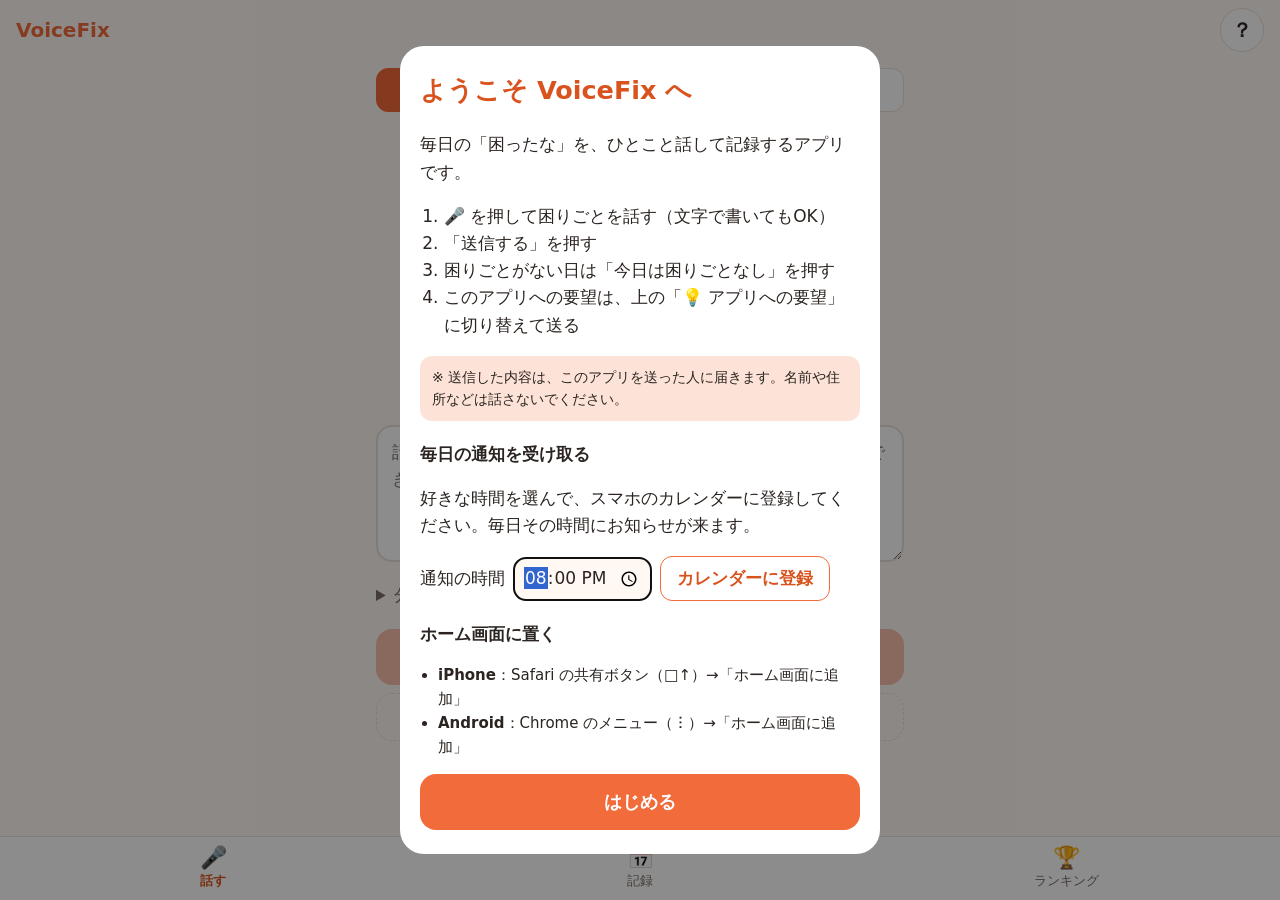
==== index.html @ 8ee441f5 "アプリへの要望も送れるようにする Co-Authored-By: Claude Opus 5.5 <noreply@anthropic.com>" ====
<!doctype html>
<html lang="ja">
<head>
  <meta charset="utf-8">
  <meta name="viewport" content="width=device-width, initial-scale=1, viewport-fit=cover">
  <title>VoiceFix</title>
  <meta name="description" content="今日の困りごとを、ひとこと話すだけで記録するアプリ">
  <meta name="theme-color" content="#f26b3a">
  <link rel="manifest" href="manifest.json">
  <link rel="icon" href="icon.svg" type="image/svg+xml">
  <link rel="apple-touch-icon" href="icon.svg">
  <meta name="apple-mobile-web-app-capable" content="yes">
  <meta name="apple-mobile-web-app-title" content="VoiceFix">
  <link rel="stylesheet" href="style.css">
</head>
<body>
  <!-- ヘッダー：アプリ名と使い方ボタン -->
  <header class="app-header">
    <h1 class="app-title">VoiceFix</h1>
    <div class="header-right">
      <button class="icon-button" id="open-intro" type="button" aria-label="使い方と通知の設定">？</button>
    </div>
  </header>

  <main class="app-main">
    <!-- 投稿画面 -->
    <section class="view" id="view-post" data-view="post">
      <!-- 送る内容の切り替え：困りごと／アプリへの要望 -->
      <div class="kind-tabs" role="group" aria-label="送る内容">
        <button class="kind-tab" type="button" data-kind="trouble" aria-pressed="true">困りごと</button>
        <button class="kind-tab" type="button" data-kind="request" aria-pressed="false">💡 アプリへの要望</button>
      </div>
      <p class="today-status" id="today-status"></p>
      <h2 class="question" id="question">今日はどんなことに<br>困りましたか？</h2>

      <div class="mic-area">
        <button class="mic-button" id="mic-button" type="button" aria-pressed="false">
          <span class="mic-icon" aria-hidden="true">🎤</span>
        </button>
        <p class="mic-hint" id="mic-hint">タップして話す</p>
      </div>

      <label class="visually-hidden" for="text-input" id="text-label">困りごと</label>
      <textarea class="text-input" id="text-input" rows="4" placeholder="話した内容がここに出ます。キーボードで書いたり直したりもできます。"></textarea>

      <details class="options">
        <summary id="options-summary">分野と困り度をえらぶ（なくてもOK）</summary>
        <div class="chip-group" id="category-chips" role="group" aria-label="分野"></div>
        <div class="chip-group" id="level-chips" role="group" aria-label="困り度"></div>
      </details>

      <button class="submit-button" id="submit-button" type="button" disabled>送信する</button>
      <button class="none-button" id="none-button" type="button">今日は困りごとなし</button>
      <p class="sync-status" id="sync-status" aria-live="polite"></p>
    </section>

    <!-- 記録画面（カレンダーと履歴） -->
    <section class="view" id="view-record" data-view="record" hidden>
      <div class="calendar-header">
        <button class="icon-button" id="prev-month" type="button" aria-label="前の月">‹</button>
        <h2 class="calendar-title" id="calendar-title"></h2>
        <button class="icon-button" id="next-month" type="button" aria-label="次の月">›</button>
      </div>
      <div class="calendar" id="calendar"></div>
      <p class="month-summary" id="month-summary"></p>
      <div class="history" id="history"></div>
    </section>

    <!-- ランキング画面 -->
    <section class="view" id="view-ranking" data-view="ranking" hidden>
      <div class="period-tabs" role="group" aria-label="期間">
        <button class="period-tab" type="button" data-period="week" aria-pressed="true">今週</button>
        <button class="period-tab" type="button" data-period="month" aria-pressed="false">今月</button>
        <button class="period-tab" type="button" data-period="all" aria-pressed="false">全期間</button>
      </div>
      <h2 class="section-title">分野別ランキング</h2>
      <div class="ranking-list" id="category-ranking"></div>
      <h2 class="section-title">よく出る言葉</h2>
      <ol class="word-ranking" id="word-ranking"></ol>
    </section>
  </main>

  <!-- 下部タブ -->
  <nav class="tab-bar" aria-label="画面切り替え">
    <button class="tab" type="button" data-target="post" aria-current="page"><span aria-hidden="true">🎤</span>話す</button>
    <button class="tab" type="button" data-target="record"><span aria-hidden="true">📅</span>記録</button>
    <button class="tab" type="button" data-target="ranking"><span aria-hidden="true">🏆</span>ランキング</button>
  </nav>

  <!-- 送信後のお祝い表示 -->
  <div class="celebration" id="celebration" hidden>
    <div class="celebration-card">
      <p class="celebration-emoji" id="celebration-emoji">👍</p>
      <p class="celebration-title" id="celebration-title"></p>
      <p class="celebration-message" id="celebration-message"></p>
    </div>
  </div>

  <!-- はじめに（初回と「？」ボタンで表示） -->
  <dialog class="intro" id="intro">
    <h2>ようこそ VoiceFix へ</h2>
    <p>毎日の「困ったな」を、ひとこと話して記録するアプリです。</p>
    <ol class="intro-steps">
      <li>🎤 を押して困りごとを話す（文字で書いてもOK）</li>
      <li>「送信する」を押す</li>
      <li>困りごとがない日は「今日は困りごとなし」を押す</li>
      <li>このアプリへの要望は、上の「💡 アプリへの要望」に切り替えて送る</li>
    </ol>
    <p class="intro-note">※ 送信した内容は、このアプリを送った人に届きます。名前や住所などは話さないでください。</p>

    <h3>毎日の通知を受け取る</h3>
    <p>好きな時間を選んで、スマホのカレンダーに登録してください。毎日その時間にお知らせが来ます。</p>
    <div class="reminder-row">
      <label for="reminder-time">通知の時間</label>
      <input type="time" id="reminder-time" value="20:00">
      <button class="secondary-button" id="reminder-button" type="button">カレンダーに登録</button>
    </div>

    <h3>ホーム画面に置く</h3>
    <ul class="install-help">
      <li><strong>iPhone</strong>：Safari の共有ボタン（□↑）→「ホーム画面に追加」</li>
      <li><strong>Android</strong>：Chrome のメニュー（︙）→「ホーム画面に追加」</li>
    </ul>
    <button class="secondary-button" id="install-button" type="button" hidden>ホーム画面に追加する</button>

    <button class="submit-button" id="intro-close" type="button">はじめる</button>
  </dialog>

  <script src="app.js"></script>
</body>
</html>
---- style.css ----
/* ===== 色やサイズの共通設定 ===== */
:root {
  --color-bg: #fff8f3;
  --color-surface: #ffffff;
  --color-text: #2b2420;
  --color-muted: #7a6d65;
  --color-border: #ecdfd6;
  --color-accent: #f26b3a;
  --color-accent-strong: #d9531f;
  --color-accent-soft: #fde3d7;
  --color-listening: #e0373b;
  --color-stamp: #f26b3a;
  --radius: 16px;
  --tab-height: 64px;
  color-scheme: light;
}

/* ダークモード */
@media (prefers-color-scheme: dark) {
  :root:not([data-theme="light"]) {
    --color-bg: #1c1816;
    --color-surface: #29231f;
    --color-text: #f4ece6;
    --color-muted: #b3a59b;
    --color-border: #3d3530;
    --color-accent: #ff8452;
    --color-accent-strong: #ff9b70;
    --color-accent-soft: #4a2c1f;
    --color-listening: #ff5a5e;
    --color-stamp: #ff8452;
    color-scheme: dark;
  }
}

:root[data-theme="dark"] {
  --color-bg: #1c1816;
  --color-surface: #29231f;
  --color-text: #f4ece6;
  --color-muted: #b3a59b;
  --color-border: #3d3530;
  --color-accent: #ff8452;
  --color-accent-strong: #ff9b70;
  --color-accent-soft: #4a2c1f;
  --color-listening: #ff5a5e;
  --color-stamp: #ff8452;
  color-scheme: dark;
}

/* ===== 基本 ===== */
* {
  box-sizing: border-box;
}

body {
  margin: 0;
  background: var(--color-bg);
  color: var(--color-text);
  font-family: "Hiragino Sans", "Noto Sans JP", "Yu Gothic UI", system-ui, sans-serif;
  font-size: 17px;
  line-height: 1.6;
  -webkit-tap-highlight-color: transparent;
}

button,
input,
textarea {
  font: inherit;
  color: inherit;
}

button {
  cursor: pointer;
}

[hidden] {
  display: none !important;
}

.visually-hidden {
  position: absolute;
  width: 1px;
  height: 1px;
  overflow: hidden;
  clip: rect(0 0 0 0);
  white-space: nowrap;
}

/* ===== ヘッダー ===== */
.app-header {
  position: sticky;
  top: 0;
  z-index: 10;
  display: flex;
  align-items: center;
  justify-content: space-between;
  padding: calc(8px + env(safe-area-inset-top)) 16px 8px;
  background: var(--color-bg);
}

.app-title {
  margin: 0;
  font-size: 20px;
  font-weight: 800;
  color: var(--color-accent);
}

.header-right {
  display: flex;
  align-items: center;
  gap: 8px;
}

.icon-button {
  width: 44px;
  height: 44px;
  border: 1px solid var(--color-border);
  border-radius: 50%;
  background: var(--color-surface);
  font-size: 20px;
  font-weight: 700;
}

/* ===== メイン ===== */
.app-main {
  max-width: 560px;
  margin: 0 auto;
  padding: 8px 16px calc(var(--tab-height) + 24px + env(safe-area-inset-bottom));
}

/* ===== 送る内容の切り替え ===== */
.kind-tabs {
  display: flex;
  gap: 8px;
  margin-bottom: 12px;
}

.kind-tab {
  flex: 1;
  min-height: 44px;
  border: 1px solid var(--color-border);
  border-radius: 12px;
  background: var(--color-surface);
}

.kind-tab[aria-pressed="true"] {
  border-color: var(--color-accent);
  background: var(--color-accent);
  color: #fff;
  font-weight: 700;
}

.today-status {
  margin: 0;
  text-align: center;
  color: var(--color-muted);
  font-size: 15px;
}

.question {
  margin: 4px 0 16px;
  text-align: center;
  font-size: 22px;
  line-height: 1.4;
}

/* ===== マイクボタン ===== */
.mic-area {
  display: flex;
  flex-direction: column;
  align-items: center;
  margin-bottom: 16px;
}

.mic-button {
  width: 140px;
  height: 140px;
  border: none;
  border-radius: 50%;
  background: var(--color-accent);
  box-shadow: 0 8px 24px rgb(242 107 58 / 0.35);
  transition: transform 0.15s, background 0.15s;
}

.mic-button:active {
  transform: scale(0.95);
}

.mic-icon {
  font-size: 60px;
}

/* 録音中は赤くして脈打つアニメーション */
.mic-button.is-listening {
  background: var(--color-listening);
  animation: pulse 1.4s ease-in-out infinite;
}

@keyframes pulse {
  0%, 100% { box-shadow: 0 0 0 0 rgb(224 55 59 / 0.5); }
  50% { box-shadow: 0 0 0 20px rgb(224 55 59 / 0); }
}

@media (prefers-reduced-motion: reduce) {
  .mic-button.is-listening {
    animation: none;
  }
}

.mic-hint {
  margin: 12px 0 0;
  min-height: 1.6em;
  color: var(--color-muted);
  text-align: center;
}

/* ===== 入力欄 ===== */
.text-input {
  display: block;
  width: 100%;
  padding: 12px 14px;
  border: 2px solid var(--color-border);
  border-radius: var(--radius);
  background: var(--color-surface);
  resize: vertical;
}

.text-input:focus {
  outline: none;
  border-color: var(--color-accent);
}

/* ===== 分野と困り度 ===== */
.options {
  margin: 12px 0;
}

.options summary {
  padding: 8px 0;
  color: var(--color-muted);
  cursor: pointer;
}

.chip-group {
  display: flex;
  flex-wrap: wrap;
  gap: 8px;
  margin: 8px 0;
}

.chip {
  min-height: 40px;
  padding: 6px 14px;
  border: 1px solid var(--color-border);
  border-radius: 999px;
  background: var(--color-surface);
  font-size: 15px;
}

.chip[aria-pressed="true"] {
  border-color: var(--color-accent);
  background: var(--color-accent);
  color: #fff;
  font-weight: 700;
}

/* ===== ボタン類 ===== */
.submit-button {
  display: block;
  width: 100%;
  min-height: 56px;
  margin-top: 12px;
  border: none;
  border-radius: var(--radius);
  background: var(--color-accent);
  color: #fff;
  font-size: 18px;
  font-weight: 800;
}

.submit-button:disabled {
  opacity: 0.4;
  cursor: not-allowed;
}

.none-button {
  display: block;
  width: 100%;
  min-height: 48px;
  margin-top: 8px;
  border: 1px dashed var(--color-border);
  border-radius: var(--radius);
  background: transparent;
  color: var(--color-muted);
}

.secondary-button {
  min-height: 44px;
  padding: 8px 16px;
  border: 1px solid var(--color-accent);
  border-radius: 12px;
  background: var(--color-surface);
  color: var(--color-accent-strong);
  font-weight: 700;
}

.sync-status {
  margin: 8px 0 0;
  min-height: 1.4em;
  text-align: center;
  color: var(--color-muted);
  font-size: 13px;
}

/* ===== カレンダー ===== */
.calendar-header {
  display: flex;
  align-items: center;
  justify-content: space-between;
  margin-bottom: 8px;
}

.calendar-title {
  margin: 0;
  font-size: 20px;
}

.calendar {
  display: grid;
  grid-template-columns: repeat(7, 1fr);
  gap: 4px;
  padding: 12px;
  border-radius: var(--radius);
  background: var(--color-surface);
}

.calendar-weekday {
  text-align: center;
  font-size: 12px;
  color: var(--color-muted);
}

.calendar-day {
  display: flex;
  align-items: center;
  justify-content: center;
  aspect-ratio: 1;
  border-radius: 50%;
  font-size: 15px;
}

/* 記録した日はスタンプ風 */
.calendar-day.is-stamped {
  background: var(--color-stamp);
  color: #fff;
  font-weight: 800;
}

.calendar-day.is-today {
  outline: 2px solid var(--color-accent);
  outline-offset: -2px;
}

.month-summary {
  text-align: center;
  color: var(--color-muted);
}

/* ===== 履歴 ===== */
.history-date {
  margin: 20px 0 8px;
  font-size: 16px;
  color: var(--color-muted);
}

.history-item {
  margin-bottom: 8px;
  padding: 12px 14px;
  border-radius: 12px;
  background: var(--color-surface);
}

.history-meta {
  display: flex;
  flex-wrap: wrap;
  gap: 6px;
  margin-bottom: 4px;
  font-size: 13px;
  color: var(--color-muted);
}

.history-tag {
  padding: 0 8px;
  border-radius: 999px;
  background: var(--color-accent-soft);
  color: var(--color-text);
}

.history-text {
  margin: 0;
  white-space: pre-wrap;
  overflow-wrap: anywhere;
}

.history-text.is-none {
  color: var(--color-muted);
}

/* ===== ランキング ===== */
.period-tabs {
  display: flex;
  gap: 8px;
  margin-bottom: 8px;
}

.period-tab {
  flex: 1;
  min-height: 44px;
  border: 1px solid var(--color-border);
  border-radius: 12px;
  background: var(--color-surface);
}

.period-tab[aria-pressed="true"] {
  border-color: var(--color-accent);
  background: var(--color-accent);
  color: #fff;
  font-weight: 700;
}

.section-title {
  margin: 24px 0 8px;
  font-size: 18px;
}

.ranking-row {
  display: grid;
  grid-template-columns: 2em 7em 1fr 2.5em;
  align-items: center;
  gap: 8px;
  margin-bottom: 8px;
}

.ranking-rank {
  font-weight: 800;
  text-align: center;
}

.ranking-bar {
  height: 14px;
  border-radius: 999px;
  background: var(--color-accent);
}

.ranking-count {
  text-align: right;
  color: var(--color-muted);
  font-size: 14px;
}

.word-ranking {
  margin: 0;
  padding: 0 0 0 1.6em;
}

.word-ranking li {
  padding: 6px 0;
  border-bottom: 1px solid var(--color-border);
}

.word-count {
  float: right;
  color: var(--color-muted);
  font-size: 14px;
}

.empty-message {
  color: var(--color-muted);
  text-align: center;
}

/* ===== 下部タブ ===== */
.tab-bar {
  position: fixed;
  right: 0;
  bottom: 0;
  left: 0;
  z-index: 10;
  display: flex;
  height: calc(var(--tab-height) + env(safe-area-inset-bottom));
  padding-bottom: env(safe-area-inset-bottom);
  border-top: 1px solid var(--color-border);
  background: var(--color-surface);
}

.tab {
  flex: 1;
  display: flex;
  flex-direction: column;
  align-items: center;
  justify-content: center;
  border: none;
  background: transparent;
  color: var(--color-muted);
  font-size: 13px;
}

.tab span {
  font-size: 22px;
  line-height: 1.2;
}

.tab[aria-current="page"] {
  color: var(--color-accent-strong);
  font-weight: 800;
}

/* ===== お祝い表示 ===== */
.celebration {
  position: fixed;
  inset: 0;
  z-index: 20;
  display: flex;
  align-items: center;
  justify-content: center;
  padding: 16px;
  background: rgb(0 0 0 / 0.45);
}

.celebration-card {
  width: 100%;
  max-width: 340px;
  padding: 28px 20px;
  border-radius: 24px;
  background: var(--color-surface);
  text-align: center;
  animation: pop 0.35s ease-out;
}

@keyframes pop {
  from { transform: scale(0.8); opacity: 0; }
  to { transform: scale(1); opacity: 1; }
}

.celebration-emoji {
  margin: 0;
  font-size: 64px;
  line-height: 1.2;
}

.celebration-title {
  margin: 8px 0 4px;
  font-size: 26px;
  font-weight: 800;
  color: var(--color-accent-strong);
}

.celebration-message {
  margin: 0;
}

/* ===== はじめに ===== */
.intro {
  width: calc(100% - 32px);
  max-width: 480px;
  max-height: calc(100dvh - 32px);
  padding: 24px 20px;
  border: none;
  border-radius: 24px;
  background: var(--color-surface);
  color: var(--color-text);
}

.intro::backdrop {
  background: rgb(0 0 0 / 0.45);
}

.intro h2 {
  margin-top: 0;
  color: var(--color-accent-strong);
}

.intro h3 {
  margin: 20px 0 4px;
  font-size: 17px;
}

.intro-steps {
  padding-left: 1.4em;
}

.intro-note {
  padding: 10px 12px;
  border-radius: 12px;
  background: var(--color-accent-soft);
  font-size: 14px;
}

.reminder-row {
  display: flex;
  flex-wrap: wrap;
  align-items: center;
  gap: 8px;
}

.reminder-row input {
  min-height: 44px;
  padding: 6px 10px;
  border: 1px solid var(--color-border);
  border-radius: 12px;
  background: var(--color-bg);
}

.install-help {
  padding-left: 1.2em;
  font-size: 15px;
}
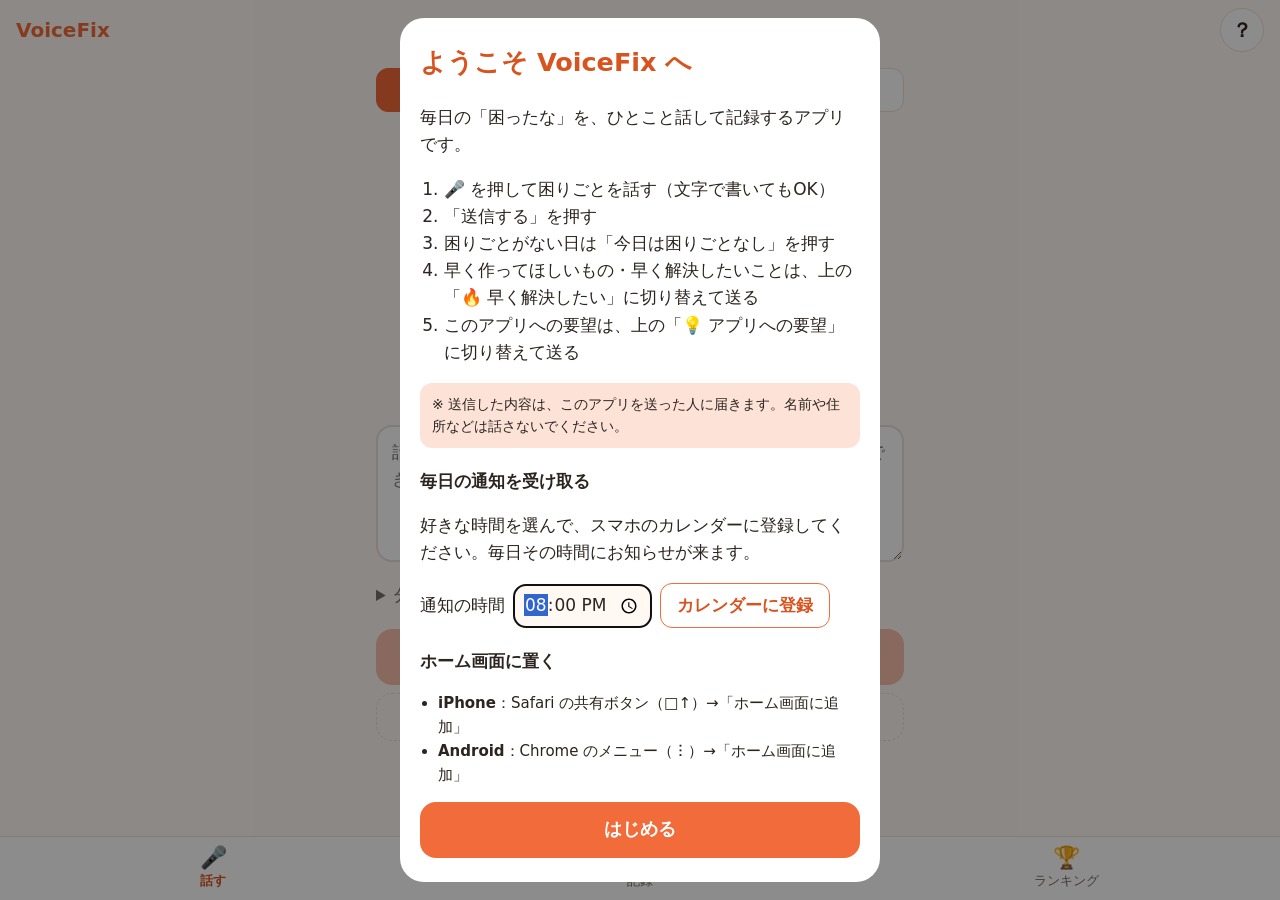
==== commit 539119b8: "「早く解決したい」を音声入力で送れるようにする Co-Authored-By: Claude Opus 5.5 <noreply@anthropic.com>" ====
--- a/index.html
+++ b/index.html
@@ -25,9 +25,10 @@
   <main class="app-main">
     <!-- 投稿画面 -->
     <section class="view" id="view-post" data-view="post">
-      <!-- 送る内容の切り替え：困りごと／アプリへの要望 -->
+      <!-- 送る内容の切り替え：困りごと／早く解決したいこと／アプリへの要望 -->
       <div class="kind-tabs" role="group" aria-label="送る内容">
         <button class="kind-tab" type="button" data-kind="trouble" aria-pressed="true">困りごと</button>
+        <button class="kind-tab" type="button" data-kind="urgent" aria-pressed="false">🔥 早く解決したい</button>
         <button class="kind-tab" type="button" data-kind="request" aria-pressed="false">💡 アプリへの要望</button>
       </div>
       <p class="today-status" id="today-status"></p>
@@ -104,6 +105,7 @@
       <li>🎤 を押して困りごとを話す（文字で書いてもOK）</li>
       <li>「送信する」を押す</li>
       <li>困りごとがない日は「今日は困りごとなし」を押す</li>
+      <li>早く作ってほしいもの・早く解決したいことは、上の「🔥 早く解決したい」に切り替えて送る</li>
       <li>このアプリへの要望は、上の「💡 アプリへの要望」に切り替えて送る</li>
     </ol>
     <p class="intro-note">※ 送信した内容は、このアプリを送った人に届きます。名前や住所などは話さないでください。</p>
--- a/style.css
+++ b/style.css
@@ -137,6 +137,9 @@
 .kind-tab {
   flex: 1;
   min-height: 44px;
+  padding: 4px 6px;
+  font-size: 14px;
+  line-height: 1.3;
   border: 1px solid var(--color-border);
   border-radius: 12px;
   background: var(--color-surface);
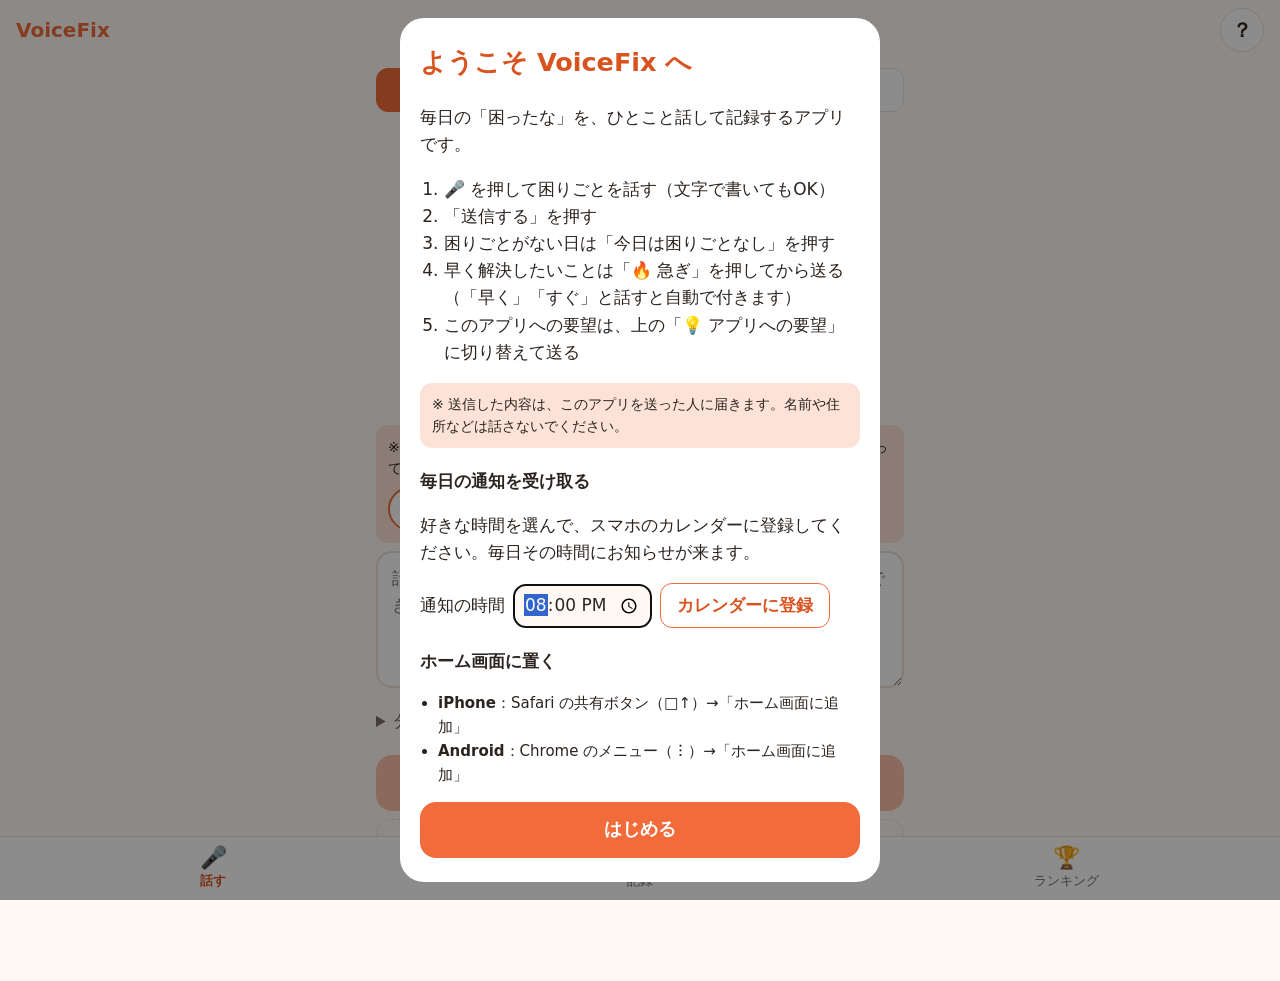
==== commit 7b3f66f8: "「早く解決したい」をタブから困りごとの「急ぎ」ボタンに変更し、入力欄の上に説明を書く Co-Authored-By: Claude Opus 5.5 <noreply@anthropic.com>" ====
--- a/index.html
+++ b/index.html
@@ -25,10 +25,9 @@
   <main class="app-main">
     <!-- 投稿画面 -->
     <section class="view" id="view-post" data-view="post">
-      <!-- 送る内容の切り替え：困りごと／早く解決したいこと／アプリへの要望 -->
+      <!-- 送る内容の切り替え：困りごと／アプリへの要望 -->
       <div class="kind-tabs" role="group" aria-label="送る内容">
         <button class="kind-tab" type="button" data-kind="trouble" aria-pressed="true">困りごと</button>
-        <button class="kind-tab" type="button" data-kind="urgent" aria-pressed="false">🔥 早く解決したい</button>
         <button class="kind-tab" type="button" data-kind="request" aria-pressed="false">💡 アプリへの要望</button>
       </div>
       <p class="today-status" id="today-status"></p>
@@ -39,6 +38,12 @@
           <span class="mic-icon" aria-hidden="true">🎤</span>
         </button>
         <p class="mic-hint" id="mic-hint">タップして話す</p>
+      </div>
+
+      <!-- 急ぎの印：入力欄の上に説明と一緒に置く -->
+      <div class="urgent-area" id="urgent-area">
+        <p class="urgent-note">※ <strong>早く解決したいこと・早く作ってほしいもの</strong>は「🔥 急ぎ」を押してから送ってください。「早く」「すぐ」などと話すと自動で付きます。</p>
+        <button class="urgent-button" id="urgent-button" type="button" aria-pressed="false">🔥 急ぎ</button>
       </div>
 
       <label class="visually-hidden" for="text-input" id="text-label">困りごと</label>
@@ -105,7 +110,7 @@
       <li>🎤 を押して困りごとを話す（文字で書いてもOK）</li>
       <li>「送信する」を押す</li>
       <li>困りごとがない日は「今日は困りごとなし」を押す</li>
-      <li>早く作ってほしいもの・早く解決したいことは、上の「🔥 早く解決したい」に切り替えて送る</li>
+      <li>早く解決したいことは「🔥 急ぎ」を押してから送る（「早く」「すぐ」と話すと自動で付きます）</li>
       <li>このアプリへの要望は、上の「💡 アプリへの要望」に切り替えて送る</li>
     </ol>
     <p class="intro-note">※ 送信した内容は、このアプリを送った人に届きます。名前や住所などは話さないでください。</p>
--- a/style.css
+++ b/style.css
@@ -137,9 +137,6 @@
 .kind-tab {
   flex: 1;
   min-height: 44px;
-  padding: 4px 6px;
-  font-size: 14px;
-  line-height: 1.3;
   border: 1px solid var(--color-border);
   border-radius: 12px;
   background: var(--color-surface);
@@ -150,6 +147,43 @@
   background: var(--color-accent);
   color: #fff;
   font-weight: 700;
+}
+
+/* ===== 急ぎの印 ===== */
+.urgent-area {
+  display: flex;
+  flex-direction: column;
+  gap: 8px;
+  margin-bottom: 8px;
+  padding: 12px;
+  border-radius: 12px;
+  background: var(--color-accent-soft);
+}
+
+.urgent-area[hidden] {
+  display: none;
+}
+
+.urgent-note {
+  margin: 0;
+  font-size: 14px;
+  line-height: 1.5;
+}
+
+.urgent-button {
+  align-self: flex-start;
+  min-height: 44px;
+  padding: 0 20px;
+  border: 2px solid var(--color-accent);
+  border-radius: 999px;
+  background: var(--color-surface);
+  color: var(--color-accent-strong);
+  font-weight: 700;
+}
+
+.urgent-button[aria-pressed="true"] {
+  background: var(--color-accent);
+  color: #fff;
 }
 
 .today-status {
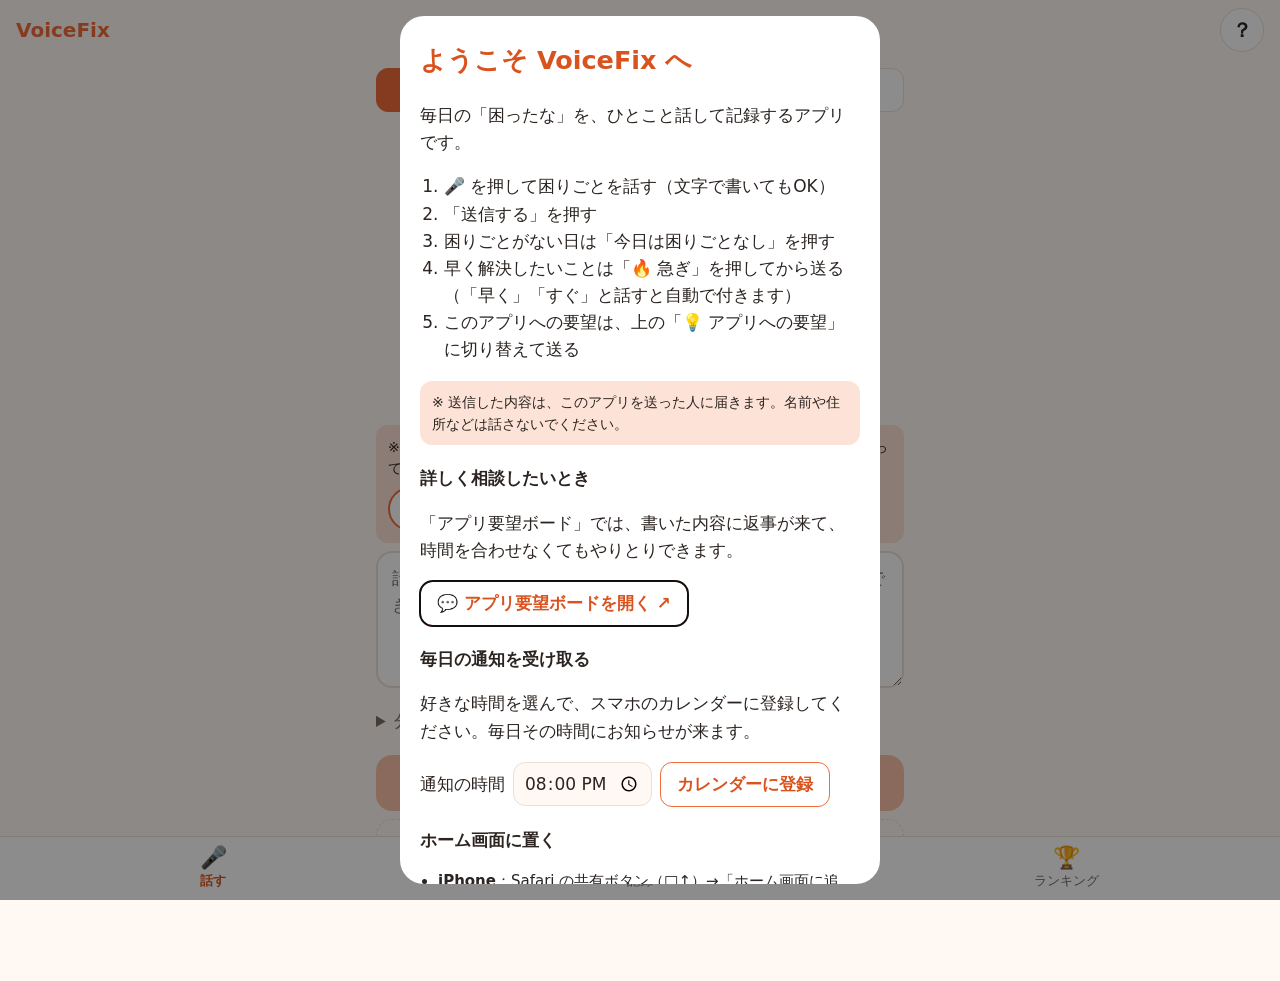
==== commit f8b7dbf8: "急ぎ・要望の送信後と使い方の画面に、アプリ要望ボードへの入口を置く Co-Authored-By: Claude Opus 5.5 <noreply@anthropic.com>" ====
--- a/index.html
+++ b/index.html
@@ -99,6 +99,11 @@
       <p class="celebration-emoji" id="celebration-emoji">👍</p>
       <p class="celebration-title" id="celebration-title"></p>
       <p class="celebration-message" id="celebration-message"></p>
+      <!-- 急ぎ・要望を送ったときだけ、やりとりできる要望ボードへの入口を出す -->
+      <div class="celebration-link" id="celebration-link" hidden>
+        <a class="secondary-button board-link" target="_blank" rel="noopener noreferrer">💬 要望ボードで相談する ↗</a>
+        <button class="text-button" id="celebration-close" type="button">閉じる</button>
+      </div>
     </div>
   </div>
 
@@ -114,6 +119,10 @@
       <li>このアプリへの要望は、上の「💡 アプリへの要望」に切り替えて送る</li>
     </ol>
     <p class="intro-note">※ 送信した内容は、このアプリを送った人に届きます。名前や住所などは話さないでください。</p>
+
+    <h3>詳しく相談したいとき</h3>
+    <p>「アプリ要望ボード」では、書いた内容に返事が来て、時間を合わせなくてもやりとりできます。</p>
+    <a class="secondary-button board-link" target="_blank" rel="noopener noreferrer">💬 アプリ要望ボードを開く ↗</a>
 
     <h3>毎日の通知を受け取る</h3>
     <p>好きな時間を選んで、スマホのカレンダーに登録してください。毎日その時間にお知らせが来ます。</p>
--- a/style.css
+++ b/style.css
@@ -595,6 +595,35 @@
   margin: 0;
 }
 
+/* 要望ボードへの入口 */
+.celebration-link {
+  display: flex;
+  flex-direction: column;
+  align-items: center;
+  gap: 8px;
+  margin-top: 16px;
+}
+
+.celebration-link[hidden] {
+  display: none;
+}
+
+.board-link {
+  display: inline-flex;
+  align-items: center;
+  justify-content: center;
+  text-decoration: none;
+}
+
+.text-button {
+  min-height: 44px;
+  padding: 0 16px;
+  border: none;
+  background: none;
+  color: var(--color-muted);
+  text-decoration: underline;
+}
+
 /* ===== はじめに ===== */
 .intro {
   width: calc(100% - 32px);
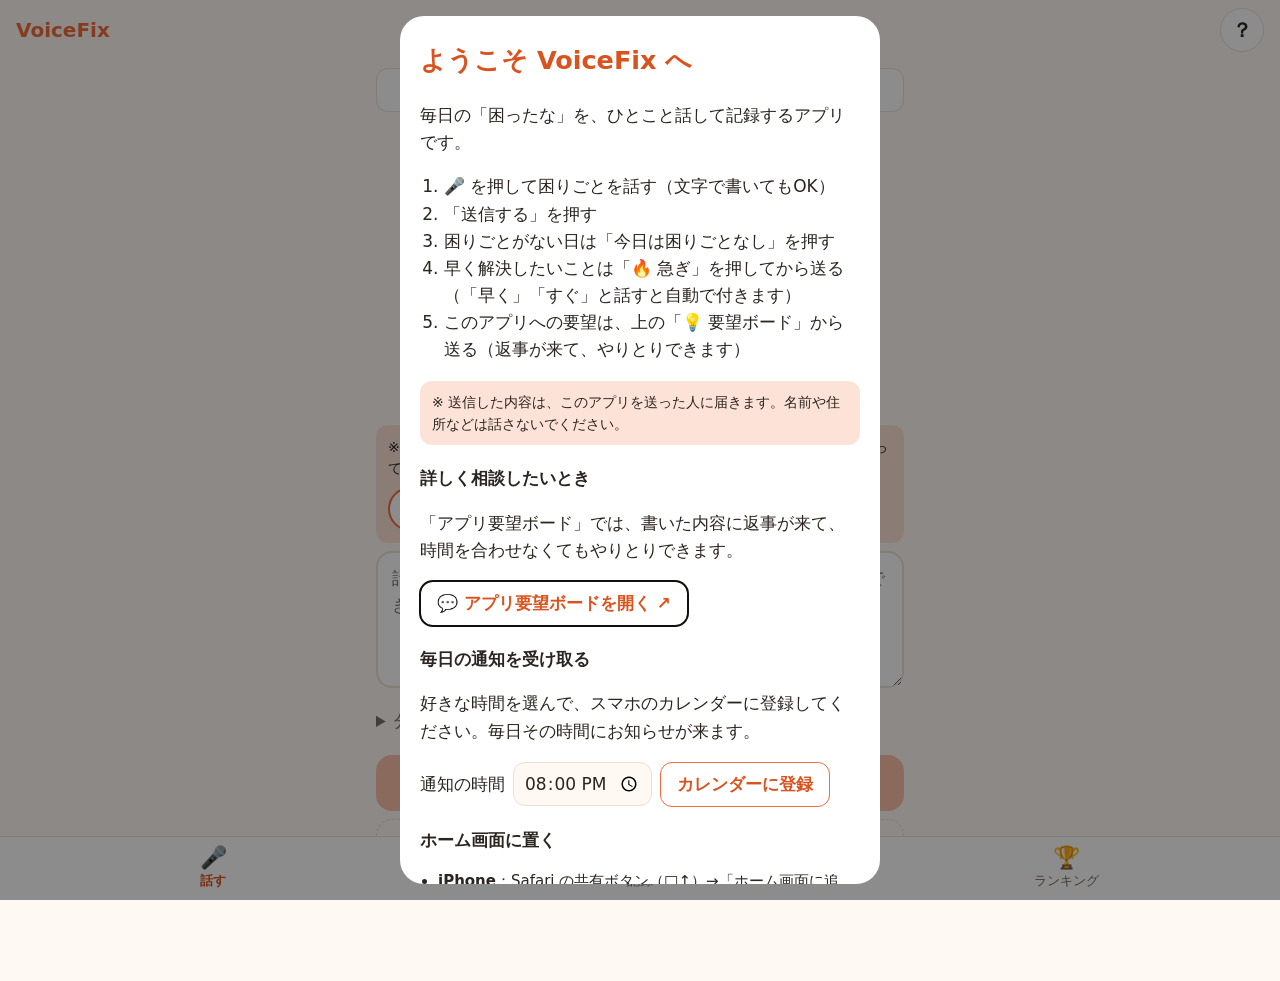
==== commit a907ebe9: "アプリへの要望タブをなくし、代わりに要望ボードへ飛べる入口を投稿画面の上に置く Co-Authored-By: Claude Opus 5.5 <noreply@anthropic.com>" ====
--- a/index.html
+++ b/index.html
@@ -25,11 +25,8 @@
   <main class="app-main">
     <!-- 投稿画面 -->
     <section class="view" id="view-post" data-view="post">
-      <!-- 送る内容の切り替え：困りごと／アプリへの要望 -->
-      <div class="kind-tabs" role="group" aria-label="送る内容">
-        <button class="kind-tab" type="button" data-kind="trouble" aria-pressed="true">困りごと</button>
-        <button class="kind-tab" type="button" data-kind="request" aria-pressed="false">💡 アプリへの要望</button>
-      </div>
+      <!-- アプリへの要望は、やりとりできる要望ボードで受け付ける -->
+      <a class="board-banner board-link" target="_blank" rel="noopener noreferrer">💡 アプリへの要望・相談は「要望ボード」へ ↗</a>
       <p class="today-status" id="today-status"></p>
       <h2 class="question" id="question">今日はどんなことに<br>困りましたか？</h2>
 
@@ -99,7 +96,7 @@
       <p class="celebration-emoji" id="celebration-emoji">👍</p>
       <p class="celebration-title" id="celebration-title"></p>
       <p class="celebration-message" id="celebration-message"></p>
-      <!-- 急ぎ・要望を送ったときだけ、やりとりできる要望ボードへの入口を出す -->
+      <!-- 急ぎを送ったときだけ、やりとりできる要望ボードへの入口を出す -->
       <div class="celebration-link" id="celebration-link" hidden>
         <a class="secondary-button board-link" target="_blank" rel="noopener noreferrer">💬 要望ボードで相談する ↗</a>
         <button class="text-button" id="celebration-close" type="button">閉じる</button>
@@ -116,7 +113,7 @@
       <li>「送信する」を押す</li>
       <li>困りごとがない日は「今日は困りごとなし」を押す</li>
       <li>早く解決したいことは「🔥 急ぎ」を押してから送る（「早く」「すぐ」と話すと自動で付きます）</li>
-      <li>このアプリへの要望は、上の「💡 アプリへの要望」に切り替えて送る</li>
+      <li>このアプリへの要望は、上の「💡 要望ボード」から送る（返事が来て、やりとりできます）</li>
     </ol>
     <p class="intro-note">※ 送信した内容は、このアプリを送った人に届きます。名前や住所などは話さないでください。</p>
 
--- a/style.css
+++ b/style.css
@@ -127,25 +127,17 @@
   padding: 8px 16px calc(var(--tab-height) + 24px + env(safe-area-inset-bottom));
 }
 
-/* ===== 送る内容の切り替え ===== */
-.kind-tabs {
-  display: flex;
-  gap: 8px;
+/* ===== 要望ボードへの入口（投稿画面の上） ===== */
+a.board-banner {
+  display: flex;
+  min-height: 44px;
   margin-bottom: 12px;
-}
-
-.kind-tab {
-  flex: 1;
-  min-height: 44px;
+  padding: 8px 12px;
   border: 1px solid var(--color-border);
   border-radius: 12px;
   background: var(--color-surface);
-}
-
-.kind-tab[aria-pressed="true"] {
-  border-color: var(--color-accent);
-  background: var(--color-accent);
-  color: #fff;
+  color: var(--color-accent-strong);
+  font-size: 15px;
   font-weight: 700;
 }
 
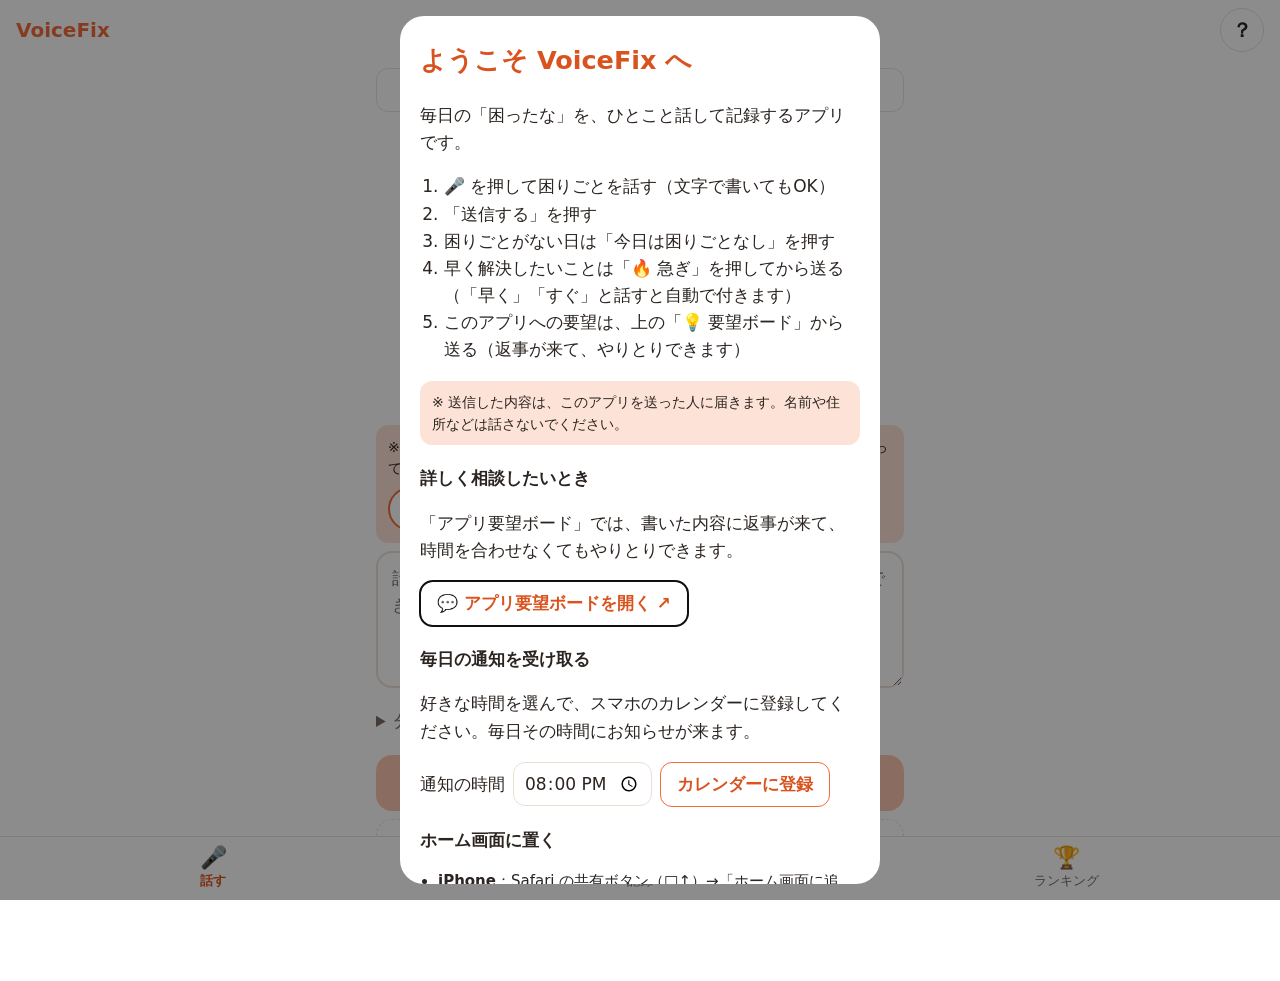
==== commit f339e770: "背景を、色の付いた白から真っ白にする Co-Authored-By: Claude Opus 5.5 <noreply@anthropic.com>" ====
--- a/index.html
+++ b/index.html
@@ -11,7 +11,8 @@
   <link rel="apple-touch-icon" href="icon.svg">
   <meta name="apple-mobile-web-app-capable" content="yes">
   <meta name="apple-mobile-web-app-title" content="VoiceFix">
-  <link rel="stylesheet" href="style.css">
+  <!-- スマホに古い版が残らないよう、直したら ?v= の数字を上げる -->
+  <link rel="stylesheet" href="style.css?v=4">
 </head>
 <body>
   <!-- ヘッダー：アプリ名と使い方ボタン -->
@@ -139,6 +140,6 @@
     <button class="submit-button" id="intro-close" type="button">はじめる</button>
   </dialog>
 
-  <script src="app.js"></script>
+  <script src="app.js?v=2"></script>
 </body>
 </html>
--- a/style.css
+++ b/style.css
@@ -1,6 +1,6 @@
 /* ===== 色やサイズの共通設定 ===== */
 :root {
-  --color-bg: #fff8f3;
+  --color-bg: #ffffff;
   --color-surface: #ffffff;
   --color-text: #2b2420;
   --color-muted: #7a6d65;
@@ -10,6 +10,9 @@
   --color-accent-soft: #fde3d7;
   --color-listening: #e0373b;
   --color-stamp: #f26b3a;
+  /* 要望ボードの新着（全体のオレンジと見分けられる青） */
+  --color-news: #1f5fbf;
+  --color-news-text: #ffffff;
   --radius: 16px;
   --tab-height: 64px;
   color-scheme: light;
@@ -28,6 +31,8 @@
     --color-accent-soft: #4a2c1f;
     --color-listening: #ff5a5e;
     --color-stamp: #ff8452;
+    --color-news: #6ea8ff;
+    --color-news-text: #10161f;
     color-scheme: dark;
   }
 }
@@ -43,6 +48,8 @@
   --color-accent-soft: #4a2c1f;
   --color-listening: #ff5a5e;
   --color-stamp: #ff8452;
+  --color-news: #6ea8ff;
+  --color-news-text: #10161f;
   color-scheme: dark;
 }
 
@@ -139,6 +146,14 @@
   color: var(--color-accent-strong);
   font-size: 15px;
   font-weight: 700;
+}
+
+/* 要望ボードに新しい動きがあるときは、全体のオレンジとちがう青で塗りつぶして目立たせる */
+a.board-banner.has-news {
+  border-color: var(--color-news);
+  background: var(--color-news);
+  color: var(--color-news-text);
+  box-shadow: 0 2px 8px rgb(31 95 191 / 0.35);
 }
 
 /* ===== 急ぎの印 ===== */
